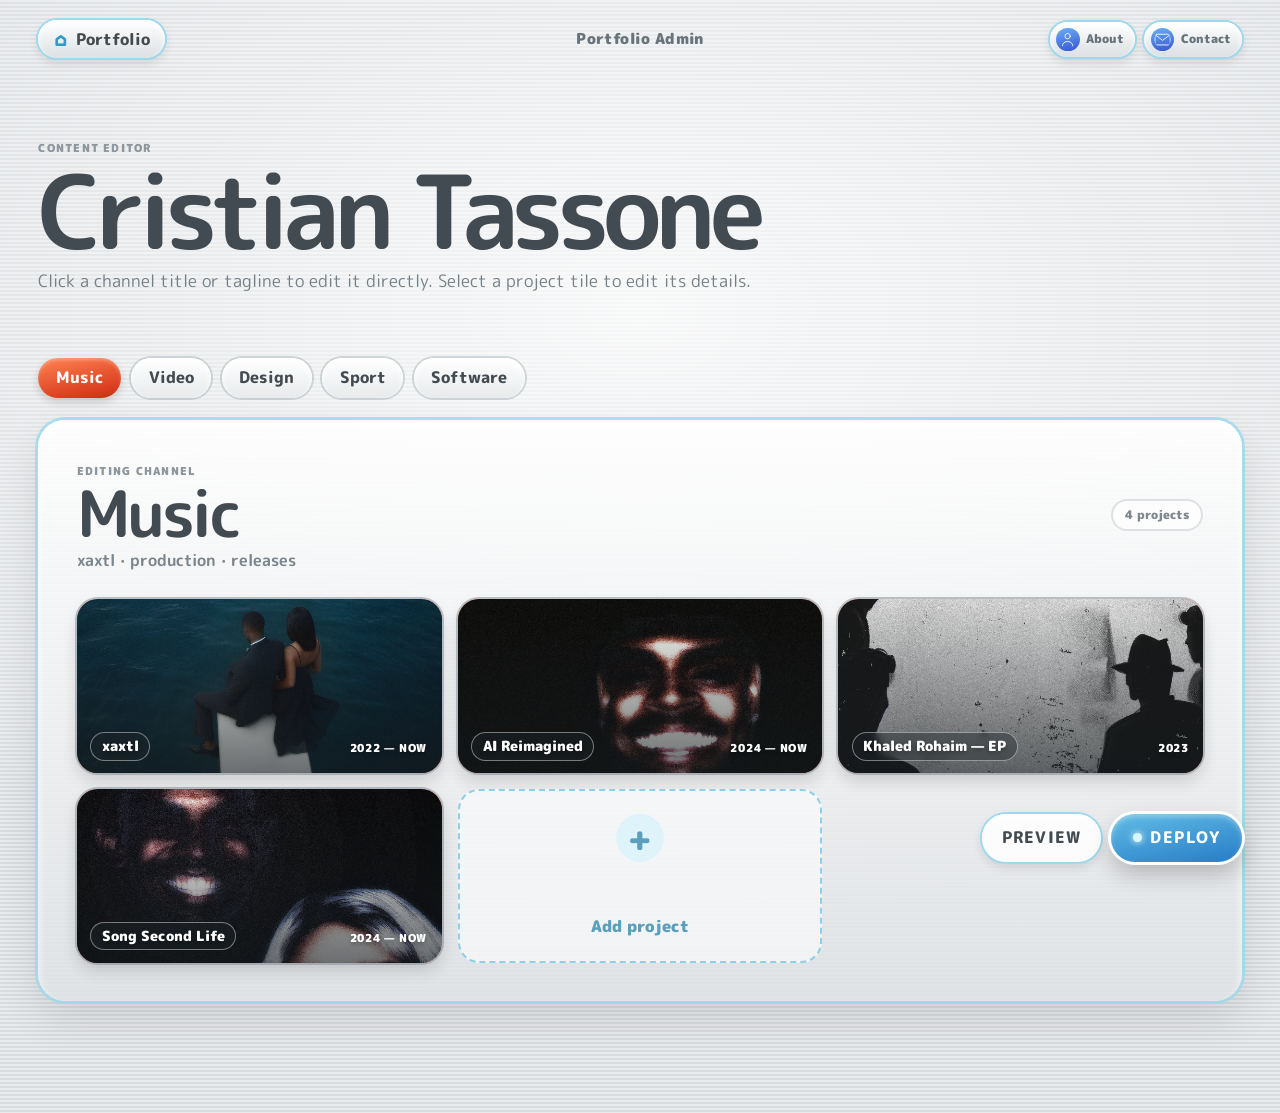
==== admin.html @ 463dc944 "Initial portfolio site" ====
<!doctype html>
<html lang="en">
<head>
  <meta charset="utf-8">
  <meta name="viewport" content="width=device-width,initial-scale=1">
  <title>Portfolio Admin — Cristian Tassone</title>
  <link rel="preconnect" href="https://fonts.googleapis.com">
  <link rel="preconnect" href="https://fonts.gstatic.com" crossorigin>
  <link href="https://fonts.googleapis.com/css2?family=M+PLUS+Rounded+1c:wght@400;500;700;800;900&display=swap" rel="stylesheet">
  <link rel="stylesheet" href="css/admin.css">
</head>
<body>
  <main class="admin-shell">
    <header class="admin-bar">
      <a class="admin-home" href="index.html" aria-label="Open portfolio"><span class="home-mark" aria-hidden="true">⌂</span><span>Portfolio</span></a>
      <div class="admin-title">Portfolio Admin</div>
      <div class="admin-controls" aria-label="Portfolio editors">
        <button class="admin-orb" id="open-about" type="button" aria-label="Edit About">
          <svg viewBox="0 0 44 44" aria-hidden="true"><circle cx="22" cy="13" r="7"/><path d="M8 39c1-8 6.2-12 14-12s13 4 14 12"/></svg><span>About</span>
        </button>
        <button class="admin-orb" id="open-contact" type="button" aria-label="Edit Contact">
          <svg viewBox="0 0 44 32" aria-hidden="true"><rect x="2" y="2" width="40" height="28" rx="3"/><path d="m3.5 4 18.5 14L40.5 4"/></svg><span>Contact</span>
        </button>
      </div>
    </header>

    <section class="admin-stage">
      <div class="admin-intro">
        <span class="eyebrow">Content editor</span>
        <h1 id="site-name"></h1>
        <p>Click a channel title or tagline to edit it directly. Select a project tile to edit its details.</p>
      </div>
      <nav class="channel-tabs" id="channel-tabs" aria-label="Portfolio channels"></nav>
      <section class="channel-workspace">
        <header class="channel-heading">
          <div><span class="eyebrow">Editing channel</span><h2 id="channel-label" contenteditable="true" spellcheck="false" aria-label="Channel name"></h2><p id="channel-tagline" contenteditable="true" spellcheck="false" aria-label="Channel tagline"></p></div>
          <span class="project-count" id="project-count"></span>
        </header>
        <div class="project-grid" id="project-grid" aria-live="polite"></div>
      </section>
    </section>
  </main>

  <div class="floating-actions">
    <button class="preview-button" id="preview" type="button">Preview</button>
    <button class="deploy-button" id="deploy" type="button"><span class="deploy-dot" aria-hidden="true"></span> Deploy</button>
  </div>
  <p class="deploy-status" id="deploy-status" role="status"></p>

  <dialog class="editor-dialog" id="project-dialog" aria-labelledby="project-dialog-title">
    <form id="project-form" method="dialog">
      <header class="dialog-header"><div><span class="eyebrow" id="project-dialog-kicker">New project</span><h2 id="project-dialog-title">Add project</h2></div><button class="icon-close" type="button" data-close-dialog aria-label="Close editor">×</button></header>
      <div class="form-grid">
        <label>Title<input name="title" required></label><label>Slug<input name="slug" placeholder="generated-from-title"></label>
        <label>Channel<select name="category" id="project-category"></select></label><label>Year<input name="year" placeholder="2026"></label>
        <label>Role<input name="role" placeholder="direction · edit"></label><label>Client<input name="client"></label>
        <label class="wide">One-line context<textarea name="context" rows="3"></textarea></label>
        <label class="wide">Project text<textarea name="body" rows="6" placeholder="One paragraph per line."></textarea></label>
        <label class="wide upload-field">Project GIF or cover image<input name="media" type="file" accept="image/gif,image/png,image/jpeg,image/webp"><span id="media-current">No media selected</span></label>
        <label>Tile hover title<input name="tileHoverTitle" placeholder="PROJECT TITLE"></label><label>YouTube video URL<input name="videoUrl" placeholder="https://www.youtube.com/watch?v=..."></label>
        <label>Page style<select name="caseStyle"><option value="">Standard project page</option><option value="feature">Feature project page</option></select></label>
      </div>
      <footer class="dialog-actions"><button class="danger-button" id="delete-project" type="button">Delete project</button><span class="dialog-spacer"></span><button class="secondary-button" type="button" data-close-dialog>Cancel</button><button class="save-button" type="submit">Save project</button></footer>
    </form>
  </dialog>

  <dialog class="editor-dialog settings-dialog" id="about-dialog" aria-labelledby="about-title">
    <form id="about-form" method="dialog">
      <header class="dialog-header"><div><span class="eyebrow">Portfolio copy</span><h2 id="about-title">About</h2></div><button class="icon-close" type="button" data-close-dialog aria-label="Close About editor">×</button></header>
      <div class="form-grid">
        <label>Portfolio name<input name="name"></label><label>Location<input name="location"></label>
        <label class="wide">About intro<textarea name="lead" rows="3"></textarea></label>
        <label class="wide">About text<textarea name="body" rows="7" placeholder="One paragraph per line."></textarea></label>
      </div>
      <footer class="dialog-actions"><button class="danger-button" id="discard-drafts" type="button">Discard drafts</button><span class="dialog-spacer"></span><button class="secondary-button" type="button" data-close-dialog>Cancel</button><button class="save-button" type="submit">Save About</button></footer>
    </form>
  </dialog>

  <dialog class="editor-dialog settings-dialog" id="contact-dialog" aria-labelledby="contact-title">
    <form id="contact-form" method="dialog">
      <header class="dialog-header"><div><span class="eyebrow">Portfolio copy</span><h2 id="contact-title">Contact</h2></div><button class="icon-close" type="button" data-close-dialog aria-label="Close Contact editor">×</button></header>
      <div class="form-grid">
        <label class="wide">Contact email<input name="email" type="email"></label>
        <label class="wide">Resume URL<input name="resume" type="url" placeholder="https://..."></label>
        <label class="wide">Contact links<textarea name="socials" rows="6" placeholder="instagram | https://www.instagram.com/...&#10;youtube | https://www.youtube.com/..."></textarea></label>
      </div>
      <footer class="dialog-actions"><span class="dialog-spacer"></span><button class="secondary-button" type="button" data-close-dialog>Cancel</button><button class="save-button" type="submit">Save Contact</button></footer>
    </form>
  </dialog>

  <script src="js/data.js"></script>
  <script src="js/media-store.js"></script>
  <script src="js/admin.js"></script>
</body>
</html>
---- css/admin.css ----
:root {
  --line: #5cc4e8;
  --ink: #626a70;
  --ink-deep: #424b51;
  --paper: #e6e8ea;
  --font: "M PLUS Rounded 1c", "Segoe UI Rounded", system-ui, sans-serif;
}
* { box-sizing: border-box; }
body {
  min-height: 100vh; margin: 0; color: var(--ink); font-family: var(--font);
  background: radial-gradient(ellipse 110% 80% at 50% 28%, rgba(255,255,255,.78), transparent 70%), repeating-linear-gradient(180deg, #e8eaec 0 2px, #d9dcdf 2px 4px);
}
button, input, select, textarea { font: inherit; }
button { cursor: pointer; }
.admin-shell { width: min(1420px, 94vw); margin: 0 auto; padding: 1.25rem 0 7rem; }
.admin-bar { display: grid; grid-template-columns: 1fr auto 1fr; align-items: center; gap: 1rem; }
.admin-home, .settings-button, .channel-tab, .add-project, .secondary-button, .save-button, .danger-button, .deploy-button, .preview-button {
  border: 0; border-radius: 999px; color: var(--ink-deep); font-weight: 800; text-decoration: none;
  background: linear-gradient(180deg, #fff, #dce0e3); box-shadow: 0 0 0 2px #9bd9ef, 0 .28rem .65rem rgba(0,0,0,.13), inset 0 .22rem .38rem rgba(255,255,255,.92);
}
.admin-home { justify-self: start; display: inline-flex; align-items: center; gap: .5rem; padding: .48rem .95rem; }
.home-mark { color: #2d9cca; font-size: 1.3rem; line-height: .8; }
.admin-title { font-size: .95rem; font-weight: 900; color: #68747b; letter-spacing: .03em; }
.admin-controls { justify-self: end; display: flex; align-items: center; gap: .6rem; }
.admin-orb { display: inline-flex; align-items: center; gap: .42rem; border: 0; border-radius: 99px; padding: .38rem .66rem .38rem .42rem; color: #68747b; background: linear-gradient(180deg, #fff, #dce0e3); box-shadow: 0 0 0 2px #9bd9ef, 0 .28rem .65rem rgba(0,0,0,.13), inset 0 .22rem .38rem rgba(255,255,255,.92); font-size: .76rem; font-weight: 900; }
.admin-orb svg { width: 1.45rem; height: 1.45rem; padding: .2rem; border-radius: 50%; color: #fff; background: linear-gradient(168deg, #6aaef7, #3857ce); fill: none; stroke: currentColor; stroke-width: 2.2; stroke-linecap: round; stroke-linejoin: round; }
.admin-orb:hover { transform: translateY(-.12rem); color: #338db3; box-shadow: 0 0 0 2px var(--line), 0 .4rem .8rem rgba(0,0,0,.16), inset 0 .22rem .38rem rgba(255,255,255,.92); }
.admin-stage { margin-top: clamp(2rem, 6vw, 5rem); }
.eyebrow { color: #8c969c; font-size: .7rem; font-weight: 900; letter-spacing: .11em; text-transform: uppercase; }
.admin-intro { max-width: 51rem; }
.admin-intro h1 { margin: .25rem 0 .45rem; color: var(--ink-deep); font-size: clamp(3.2rem, 8vw, 7rem); letter-spacing: -.065em; line-height: .95; }
.admin-intro p { max-width: 46rem; margin: 0; color: #758087; font-size: clamp(.9rem, 1.6vw, 1.08rem); }
[contenteditable="true"] { border-radius: .4rem; outline: none; transition: box-shadow .15s ease, background .15s ease; }
[contenteditable="true"]:hover { background: rgba(255,255,255,.5); box-shadow: 0 0 0 2px rgba(92,196,232,.5); }
[contenteditable="true"]:focus { background: #fff; box-shadow: 0 0 0 3px var(--line); }
.channel-tabs { display: flex; flex-wrap: wrap; gap: .65rem; margin: clamp(2rem, 5vw, 4rem) 0 1.35rem; }
.channel-tab { padding: .55rem 1.1rem; box-shadow: 0 0 0 2px rgba(139,151,158,.35), inset 0 .22rem .38rem rgba(255,255,255,.92); background: linear-gradient(180deg, #fff, #e7eaec); }
.channel-tab[aria-current="true"] { color: #fff; background: linear-gradient(168deg, var(--g1), var(--g2)); box-shadow: 0 .22rem .5rem rgba(0,0,0,.17), inset 0 .15rem .2rem rgba(255,255,255,.25); }
.channel-workspace { padding: clamp(1.2rem, 3vw, 2.5rem); border-radius: 1.7rem; background: linear-gradient(180deg, rgba(255,255,255,.9), rgba(223,226,229,.82)); box-shadow: 0 0 0 3px rgba(155,217,239,.8), 0 1.1rem 2.5rem rgba(0,0,0,.11), inset 0 .35rem .6rem rgba(255,255,255,.9); }
.channel-heading { display: flex; align-items: end; justify-content: space-between; gap: 1rem; margin-bottom: 1.7rem; }
.channel-heading h2 { margin: .1rem 0; color: var(--ink-deep); font-size: clamp(2rem, 5vw, 4rem); line-height: .95; letter-spacing: -.055em; }
.channel-heading p { margin: .35rem 0 0; color: #7b858c; font-weight: 700; }
.project-count { align-self: center; padding: .42rem .85rem; border-radius: 99px; color: #7e888e; font-size: .78rem; font-weight: 900; background: rgba(255,255,255,.7); box-shadow: inset 0 0 0 2px rgba(140,151,158,.28); }
.project-grid { display: grid; grid-template-columns: repeat(auto-fill, minmax(min(100%, 285px), 1fr)); gap: 1rem; }
.project-tile, .add-project { position: relative; aspect-ratio: 2.1 / 1; overflow: hidden; border-radius: 1.3rem; }
.project-tile { display: flex; flex-direction: column; isolation: isolate; padding: 0; border: 0; background: linear-gradient(160deg, var(--g1), var(--g2)); box-shadow: 0 0 0 2px rgba(129,140,148,.5), 0 .5rem 1rem rgba(0,0,0,.14); }
.project-tile::after { content: ""; position: absolute; inset: 0; z-index: 1; background: linear-gradient(180deg, rgba(20,25,28,0), rgba(20,25,28,.62)); transition: background .16s ease; }
.tile-media { position: absolute; inset: 0; z-index: 0; display: block; width: 100%; height: 100%; object-fit: cover; }
.project-tile:hover { transform: translateY(-.18rem); box-shadow: 0 0 0 3px var(--line), 0 .75rem 1.2rem rgba(0,0,0,.18); }
.project-tile, .tile-edit { transition: transform .15s ease, box-shadow .15s ease, opacity .16s ease; }
.project-tile:hover::after { background: rgba(38,44,48,.48); }
.tile-title, .tile-year { position: absolute; z-index: 2; color: #fff; text-shadow: 0 .1rem .25rem rgba(0,0,0,.32); }
.tile-title { left: .85rem; bottom: .78rem; max-width: calc(100% - 5.6rem); padding: .32rem .65rem .38rem; overflow: hidden; border: 1px solid rgba(255,255,255,.42); border-radius: 99px; background: rgba(33,40,44,.42); backdrop-filter: blur(4px); -webkit-backdrop-filter: blur(4px); font-size: .86rem; font-weight: 900; line-height: 1.1; white-space: nowrap; text-overflow: ellipsis; }
.tile-year { right: .9rem; bottom: 1.05rem; font-size: .68rem; font-weight: 900; letter-spacing: .07em; text-transform: uppercase; }
.tile-edit { position: absolute; inset: 0; z-index: 3; display: grid; place-items: center; margin: auto; width: 2.65rem; height: 2.65rem; border: 1px solid rgba(255,255,255,.72); border-radius: 50%; color: #fff; background: rgba(242,249,252,.22); box-shadow: inset 0 .08rem .18rem rgba(255,255,255,.45), 0 .18rem .5rem rgba(0,0,0,.2); backdrop-filter: blur(5px); -webkit-backdrop-filter: blur(5px); font-size: 1.3rem; font-weight: 800; line-height: 1; opacity: 0; text-shadow: 0 .1rem .22rem rgba(0,0,0,.45); }
.project-tile:hover .tile-edit, .project-tile:focus-visible .tile-edit { opacity: 1; }
.add-project { display: grid; place-items: center; border: 2px dashed #8fcfe7; color: #5b9fbc; background: rgba(255,255,255,.54); box-shadow: none; font-size: 1rem; font-weight: 900; }
.add-project span { display: grid; place-items: center; width: 3rem; height: 3rem; margin: 0 auto .5rem; border-radius: 50%; background: #dff3fb; font-size: 2rem; line-height: 1; }
.add-project:hover { background: rgba(255,255,255,.9); transform: translateY(-.18rem); }
.floating-actions { position: fixed; z-index: 20; right: clamp(1.2rem, 3vw, 3rem); bottom: clamp(1.2rem, 3vw, 2.8rem); display: flex; gap: .65rem; }
.deploy-button { display: inline-flex; align-items: center; gap: .55rem; padding: .78rem 1.35rem; color: #fff; background: linear-gradient(168deg, #62bce5, #267dc7); box-shadow: 0 0 0 3px #fff, 0 .7rem 1.5rem rgba(0,0,0,.24), inset 0 .2rem .35rem rgba(255,255,255,.3); text-transform: uppercase; letter-spacing: .09em; }
.deploy-button:hover { transform: translateY(-.16rem); }
.preview-button { padding: .78rem 1.2rem; background: rgba(255,255,255,.86); text-transform: uppercase; letter-spacing: .08em; }
.preview-button:hover { transform: translateY(-.16rem); }
.deploy-dot { width: .55rem; height: .55rem; border-radius: 50%; background: #d5f8ff; box-shadow: 0 0 .45rem #fff; }
.deploy-status { position: fixed; z-index: 20; right: clamp(1.2rem, 3vw, 3rem); bottom: .5rem; margin: 0; color: #6c777e; font-size: .75rem; font-weight: 700; text-align: right; }
.editor-dialog { width: min(760px, 92vw); max-height: min(86vh, 780px); border: 0; border-radius: 1.65rem; padding: 0; color: var(--ink); background: linear-gradient(180deg, #fff, #e7ebed); box-shadow: 0 1.6rem 5rem rgba(0,0,0,.4), 0 0 0 4px #a6dff3; }
.editor-dialog::backdrop { background: rgba(18,25,30,.72); backdrop-filter: blur(8px); }
.editor-dialog form { padding: clamp(1.15rem, 3vw, 2rem); overflow: auto; max-height: inherit; }
.dialog-header { display: flex; align-items: start; justify-content: space-between; gap: 1rem; margin-bottom: 1.4rem; }
.dialog-header h2 { margin: .12rem 0 0; color: var(--ink-deep); font-size: clamp(1.8rem, 5vw, 2.7rem); letter-spacing: -.05em; }
.icon-close { width: 2.2rem; height: 2.2rem; border: 0; border-radius: 50%; color: #68737a; background: #e5e9eb; font-size: 1.5rem; line-height: 1; }
.form-grid { display: grid; grid-template-columns: 1fr 1fr; gap: .95rem; }
.form-grid label { display: grid; gap: .35rem; color: #758087; font-size: .75rem; font-weight: 900; letter-spacing: .07em; text-transform: uppercase; }
.form-grid .wide { grid-column: 1 / -1; }
input, select, textarea { width: 100%; border: 2px solid rgba(140,151,158,.32); border-radius: .7rem; padding: .65rem .75rem; color: #4f595f; background: rgba(255,255,255,.9); outline: none; resize: vertical; text-transform: none; letter-spacing: normal; font-weight: 500; }
input:focus, select:focus, textarea:focus { border-color: var(--line); box-shadow: 0 0 0 2px rgba(92,196,232,.24); }
.upload-field input[type="file"] { border-style: dashed; padding: .7rem; background: #f9fcfd; }
.upload-field span { color: #859098; font-size: .72rem; font-weight: 700; letter-spacing: 0; text-transform: none; }
.dialog-actions { display: flex; align-items: center; gap: .65rem; margin-top: 1.5rem; }
.dialog-spacer { flex: 1; }
.secondary-button, .save-button, .danger-button { padding: .55rem 1rem; }
.save-button { color: #fff; background: linear-gradient(168deg, #5ab4df, #267ac1); }
.danger-button { color: #a0504b; box-shadow: 0 0 0 2px rgba(202,117,108,.45), inset 0 .22rem .38rem rgba(255,255,255,.92); }
@media (max-width: 650px) {
  .admin-shell { width: min(94vw, 560px); }
  .admin-bar { grid-template-columns: 1fr auto; }
  .admin-title { display: none; }
  .channel-heading { align-items: start; flex-direction: column; }
  .project-grid { grid-template-columns: repeat(2, minmax(0, 1fr)); gap: .75rem; }
  .project-tile, .add-project { aspect-ratio: 1.83 / 1; border-radius: 1rem; }
  .form-grid { grid-template-columns: 1fr; }
  .form-grid .wide { grid-column: auto; }
  .dialog-actions { flex-wrap: wrap; }
  .dialog-spacer { display: none; }
  .danger-button { margin-right: auto; }
}
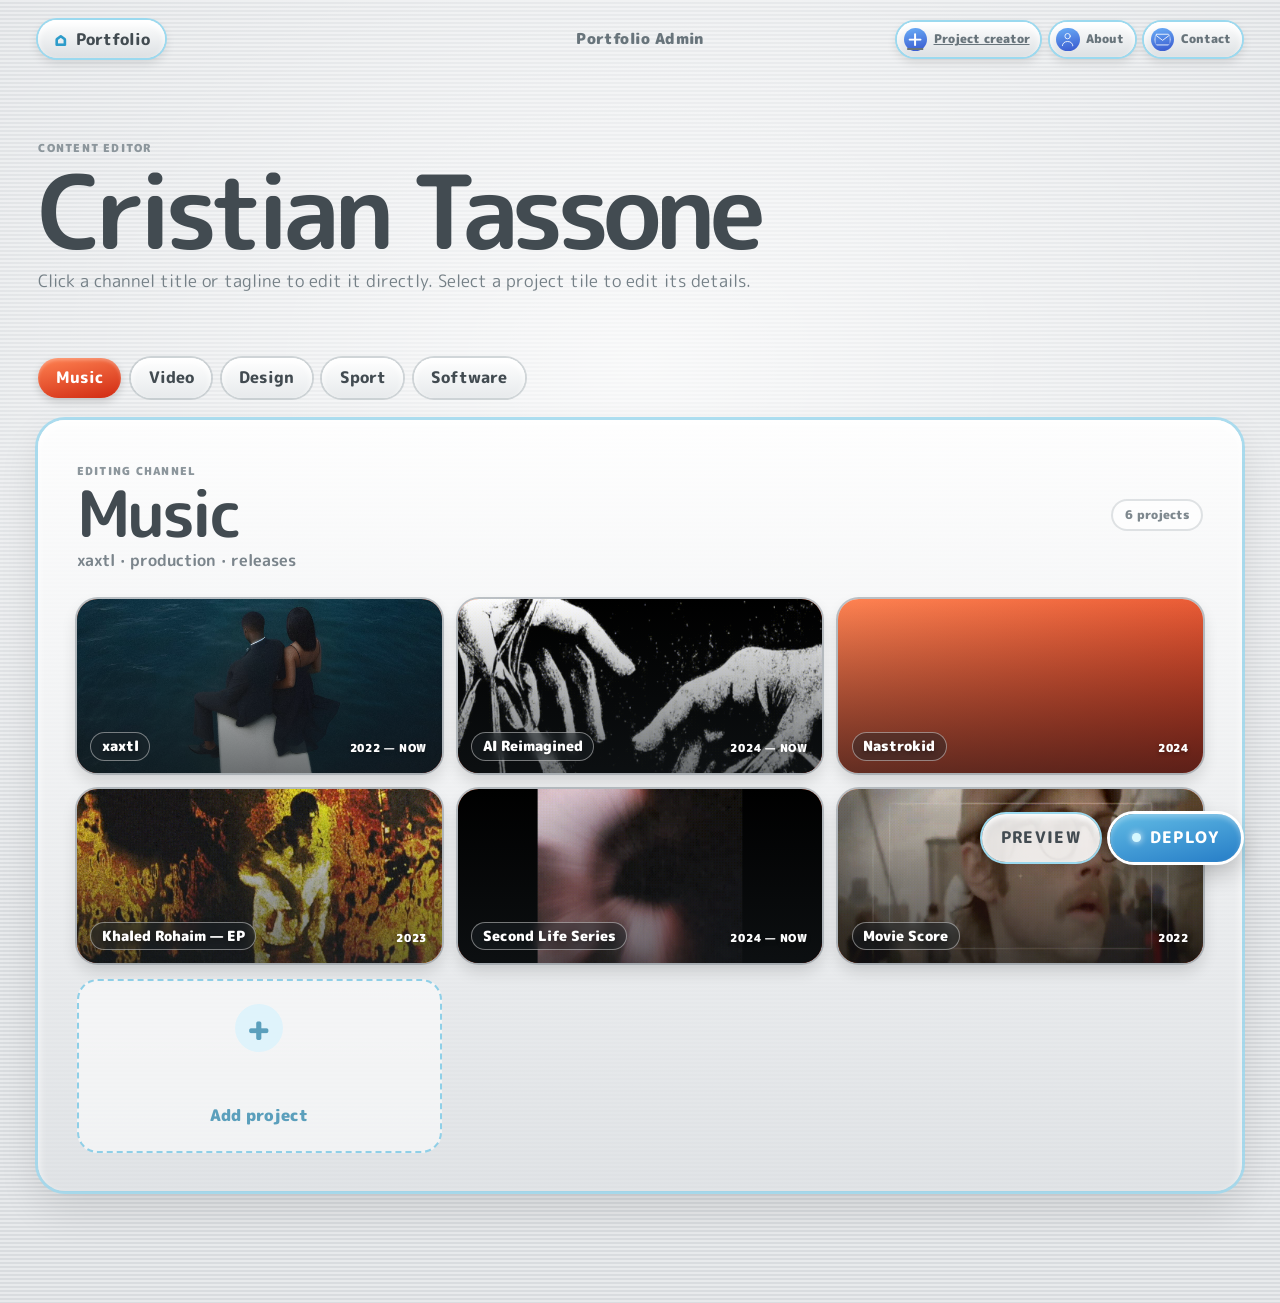
==== commit 75b02654: "Add project assets and batch uploader" ====
--- a/admin.html
+++ b/admin.html
@@ -15,6 +15,7 @@
       <a class="admin-home" href="index.html" aria-label="Open portfolio"><span class="home-mark" aria-hidden="true">⌂</span><span>Portfolio</span></a>
       <div class="admin-title">Portfolio Admin</div>
       <div class="admin-controls" aria-label="Portfolio editors">
+        <a class="admin-orb" href="project-creator.html" aria-label="Open Project Creator"><span class="brief-mark" aria-hidden="true">+</span><span>Project creator</span></a>
         <button class="admin-orb" id="open-about" type="button" aria-label="Edit About">
           <svg viewBox="0 0 44 44" aria-hidden="true"><circle cx="22" cy="13" r="7"/><path d="M8 39c1-8 6.2-12 14-12s13 4 14 12"/></svg><span>About</span>
         </button>
--- a/css/admin.css
+++ b/css/admin.css
@@ -24,6 +24,7 @@
 .admin-controls { justify-self: end; display: flex; align-items: center; gap: .6rem; }
 .admin-orb { display: inline-flex; align-items: center; gap: .42rem; border: 0; border-radius: 99px; padding: .38rem .66rem .38rem .42rem; color: #68747b; background: linear-gradient(180deg, #fff, #dce0e3); box-shadow: 0 0 0 2px #9bd9ef, 0 .28rem .65rem rgba(0,0,0,.13), inset 0 .22rem .38rem rgba(255,255,255,.92); font-size: .76rem; font-weight: 900; }
 .admin-orb svg { width: 1.45rem; height: 1.45rem; padding: .2rem; border-radius: 50%; color: #fff; background: linear-gradient(168deg, #6aaef7, #3857ce); fill: none; stroke: currentColor; stroke-width: 2.2; stroke-linecap: round; stroke-linejoin: round; }
+.brief-mark { display: grid; place-items: center; width: 1.45rem; height: 1.45rem; border-radius: 50%; color: #fff; background: linear-gradient(168deg, #6aaef7, #3857ce); font-size: 1.35rem; font-weight: 500; line-height: 1; }
 .admin-orb:hover { transform: translateY(-.12rem); color: #338db3; box-shadow: 0 0 0 2px var(--line), 0 .4rem .8rem rgba(0,0,0,.16), inset 0 .22rem .38rem rgba(255,255,255,.92); }
 .admin-stage { margin-top: clamp(2rem, 6vw, 5rem); }
 .eyebrow { color: #8c969c; font-size: .7rem; font-weight: 900; letter-spacing: .11em; text-transform: uppercase; }
@@ -78,6 +79,48 @@
 .upload-field input[type="file"] { border-style: dashed; padding: .7rem; background: #f9fcfd; }
 .upload-field span { color: #859098; font-size: .72rem; font-weight: 700; letter-spacing: 0; text-transform: none; }
 .dialog-actions { display: flex; align-items: center; gap: .65rem; margin-top: 1.5rem; }
+.brief-shell { max-width: 980px; }
+.brief-intro { max-width: 45rem; margin: clamp(2.5rem, 7vw, 5.5rem) 0 1.6rem; }
+.brief-intro h1 { margin: .22rem 0 .5rem; color: var(--ink-deep); font-size: clamp(3rem, 8vw, 6.5rem); letter-spacing: -.065em; line-height: .95; }
+.brief-intro p { margin: 0; color: #747f86; line-height: 1.6; }
+.project-picker { display: grid; grid-template-columns: minmax(220px, 380px) 1fr; align-items: end; gap: 1.2rem; margin: 0 0 1.5rem; padding: 1rem 1.15rem; border-radius: 1.1rem; background: rgba(255,255,255,.58); box-shadow: inset 0 0 0 2px rgba(140,151,158,.22); }
+.project-picker label { display: grid; gap: .35rem; color: #758087; font-size: .75rem; font-weight: 900; letter-spacing: .07em; text-transform: uppercase; }
+.project-picker p { margin: 0 0 .1rem; color: #778188; font-size: .86rem; line-height: 1.45; }
+.brief-card, .brief-output { padding: clamp(1.2rem, 3vw, 2.3rem); border-radius: 1.7rem; background: linear-gradient(180deg, rgba(255,255,255,.92), rgba(223,226,229,.82)); box-shadow: 0 0 0 3px rgba(155,217,239,.8), 0 1.1rem 2.5rem rgba(0,0,0,.11), inset 0 .35rem .6rem rgba(255,255,255,.9); }
+.brief-fieldset { display: grid; gap: .8rem; margin: .2rem 0; padding: 1rem; border: 2px solid rgba(140,151,158,.24); border-radius: 1rem; }
+.brief-fieldset legend { padding: 0 .4rem; color: #60717a; font-size: .75rem; font-weight: 900; letter-spacing: .08em; text-transform: uppercase; }
+.brief-fieldset legend span { color: #9aa4aa; font-weight: 700; }
+.field-help { margin: -.35rem 0 0; color: #859098; font-size: .78rem; font-weight: 500; }
+.brief-actions { display: flex; align-items: center; gap: .65rem; margin-top: 1.5rem; }
+.dialog-spacer { flex: 1; }
+.brief-output { margin-top: 1.5rem; }
+.live-preview { margin-top: 1.5rem; padding: clamp(1.2rem, 3vw, 2.3rem); border-radius: 1.7rem; background: rgba(255,255,255,.42); box-shadow: inset 0 0 0 3px rgba(155,217,239,.65); }
+.live-preview > header { display: flex; align-items: end; justify-content: space-between; gap: 1rem; margin-bottom: 1rem; }
+.live-preview h2 { margin: .15rem 0 0; color: var(--ink-deep); font-size: clamp(1.45rem, 4vw, 2.25rem); letter-spacing: -.05em; }
+.live-preview > header > span { color: #7e8b92; font-size: .75rem; font-weight: 800; }
+.builder-page { overflow: hidden; border-radius: 1.2rem; background: rgba(246,248,249,.83); box-shadow: 0 0 0 2px rgba(130,142,149,.36), 0 .7rem 1.5rem rgba(0,0,0,.11); }
+.builder-hero { position: relative; display: flex; align-items: end; min-height: clamp(12rem, 26vw, 20rem); padding: clamp(1.1rem, 3vw, 2rem); color: #fff; background: linear-gradient(145deg, #a98eff, #6344c9); background-size: cover; background-position: center; isolation: isolate; }
+.builder-hero::after { content: ""; position: absolute; inset: 0; z-index: -1; background: linear-gradient(0deg, rgba(14,19,22,.68), transparent 65%); }
+.builder-hero h2 { margin: 0; font-size: clamp(2rem, 5vw, 4rem); letter-spacing: -.06em; line-height: .95; text-shadow: 0 .15rem .45rem rgba(0,0,0,.35); }
+.builder-hero p { margin: .45rem 0 0; font-size: .82rem; font-weight: 900; letter-spacing: .1em; text-transform: uppercase; }
+.builder-overview { display: grid; grid-template-columns: minmax(0, 1.55fr) minmax(180px, .7fr); gap: 2rem; padding: clamp(1.2rem, 3vw, 2.2rem); }
+.builder-overview p { margin: 0 0 .8rem; color: #687278; line-height: 1.6; }
+.builder-overview .builder-lead { color: #4f5a60; font-size: clamp(1.05rem, 2vw, 1.35rem); font-weight: 800; line-height: 1.28; }
+.builder-overview aside { display: grid; align-content: start; gap: .25rem; padding: 1rem; border-radius: 1rem; background: linear-gradient(180deg, #fff, #e8edef); box-shadow: 0 0 0 2px rgba(140,151,158,.3); }
+.builder-overview aside span { margin-top: .55rem; color: #949da2; font-size: .65rem; font-weight: 900; letter-spacing: .09em; text-transform: uppercase; }
+.builder-overview aside span:first-child { margin-top: 0; }.builder-overview aside b { color: #59636a; font-size: .86rem; }
+.builder-media { display: grid; grid-template-columns: minmax(0, 1.55fr) minmax(190px, .75fr); gap: .8rem; align-items: stretch; padding: 0 clamp(1.2rem, 3vw, 2.2rem) 1.1rem; }
+.builder-media--reverse { grid-template-columns: minmax(190px, .75fr) minmax(0, 1.55fr); }.builder-media--reverse .builder-frame { order: 2; }
+.builder-frame, .builder-copy { min-height: 9rem; border-radius: 1rem; overflow: hidden; background: linear-gradient(145deg, #fff, #e4edf1); box-shadow: 0 0 0 2px rgba(135,150,158,.3), inset 0 .14rem .3rem #fff; }
+.builder-frame { display: grid; place-items: center; color: #78858c; font-size: .8rem; font-weight: 900; letter-spacing: .08em; text-transform: uppercase; }.builder-frame--youtube { aspect-ratio: 16 / 9; min-height: 0; color: #dbe4e8; background: #1c2428; }
+.builder-copy { display: flex; flex-direction: column; justify-content: center; padding: 1.1rem; }.builder-copy h3, .builder-story h3 { margin: 0 0 .55rem; color: #515b61; font-size: clamp(1.05rem, 2vw, 1.45rem); line-height: 1.1; }.builder-copy p, .builder-story p { margin: 0; color: #727b81; font-size: .88rem; line-height: 1.55; }
+.builder-story { padding: 1.2rem clamp(1.2rem, 3vw, 2.2rem) 1.6rem; }.builder-story p { max-width: 60rem; font-size: .98rem; }
+.builder-gallery { display: grid; grid-template-columns: repeat(12, minmax(0,1fr)); grid-auto-rows: clamp(4.6rem, 10vw, 8.5rem); gap: .5rem; padding: 0 clamp(1.2rem, 3vw, 2.2rem) 1.8rem; }.builder-gallery img { width: 100%; height: 100%; object-fit: cover; border-radius: .7rem; box-shadow: 0 0 0 2px rgba(255,255,255,.85), 0 .35rem .7rem rgba(0,0,0,.14); }.builder-gallery img:nth-child(6n+1) { grid-column: span 7; grid-row: span 2; }.builder-gallery img:nth-child(6n+2), .builder-gallery img:nth-child(6n+3) { grid-column: span 5; }.builder-gallery img:nth-child(n+4) { grid-column: span 4; }
+.brief-output header { display: flex; align-items: center; justify-content: space-between; gap: 1rem; margin-bottom: 1rem; }
+.brief-output h2 { margin: .15rem 0 0; color: var(--ink-deep); font-size: clamp(1.5rem, 4vw, 2.3rem); letter-spacing: -.05em; }
+#saved-status { color: #3f93b6; font-size: .78rem; font-weight: 900; }
+#report { min-height: 28rem; border-radius: 1rem; background: rgba(251,253,254,.92); color: #515b61; font: 500 .88rem/1.55 ui-monospace, SFMono-Regular, Consolas, monospace; white-space: pre-wrap; }
+@media (max-width: 640px) { .brief-actions { flex-wrap: wrap; } .brief-actions .dialog-spacer { display: none; } .brief-actions button { flex: 1; } .project-picker, .builder-overview, .builder-media, .builder-media--reverse { grid-template-columns: 1fr; } .builder-media--reverse .builder-frame { order: 0; } .builder-gallery { grid-template-columns: repeat(2, minmax(0,1fr)); grid-auto-rows: minmax(6rem, 28vw); }.builder-gallery img:nth-child(n) { grid-column: span 1; grid-row: span 1; }.builder-gallery img:nth-child(3n+1) { grid-row: span 2; } }
 .dialog-spacer { flex: 1; }
 .secondary-button, .save-button, .danger-button { padding: .55rem 1rem; }
 .save-button { color: #fff; background: linear-gradient(168deg, #5ab4df, #267ac1); }
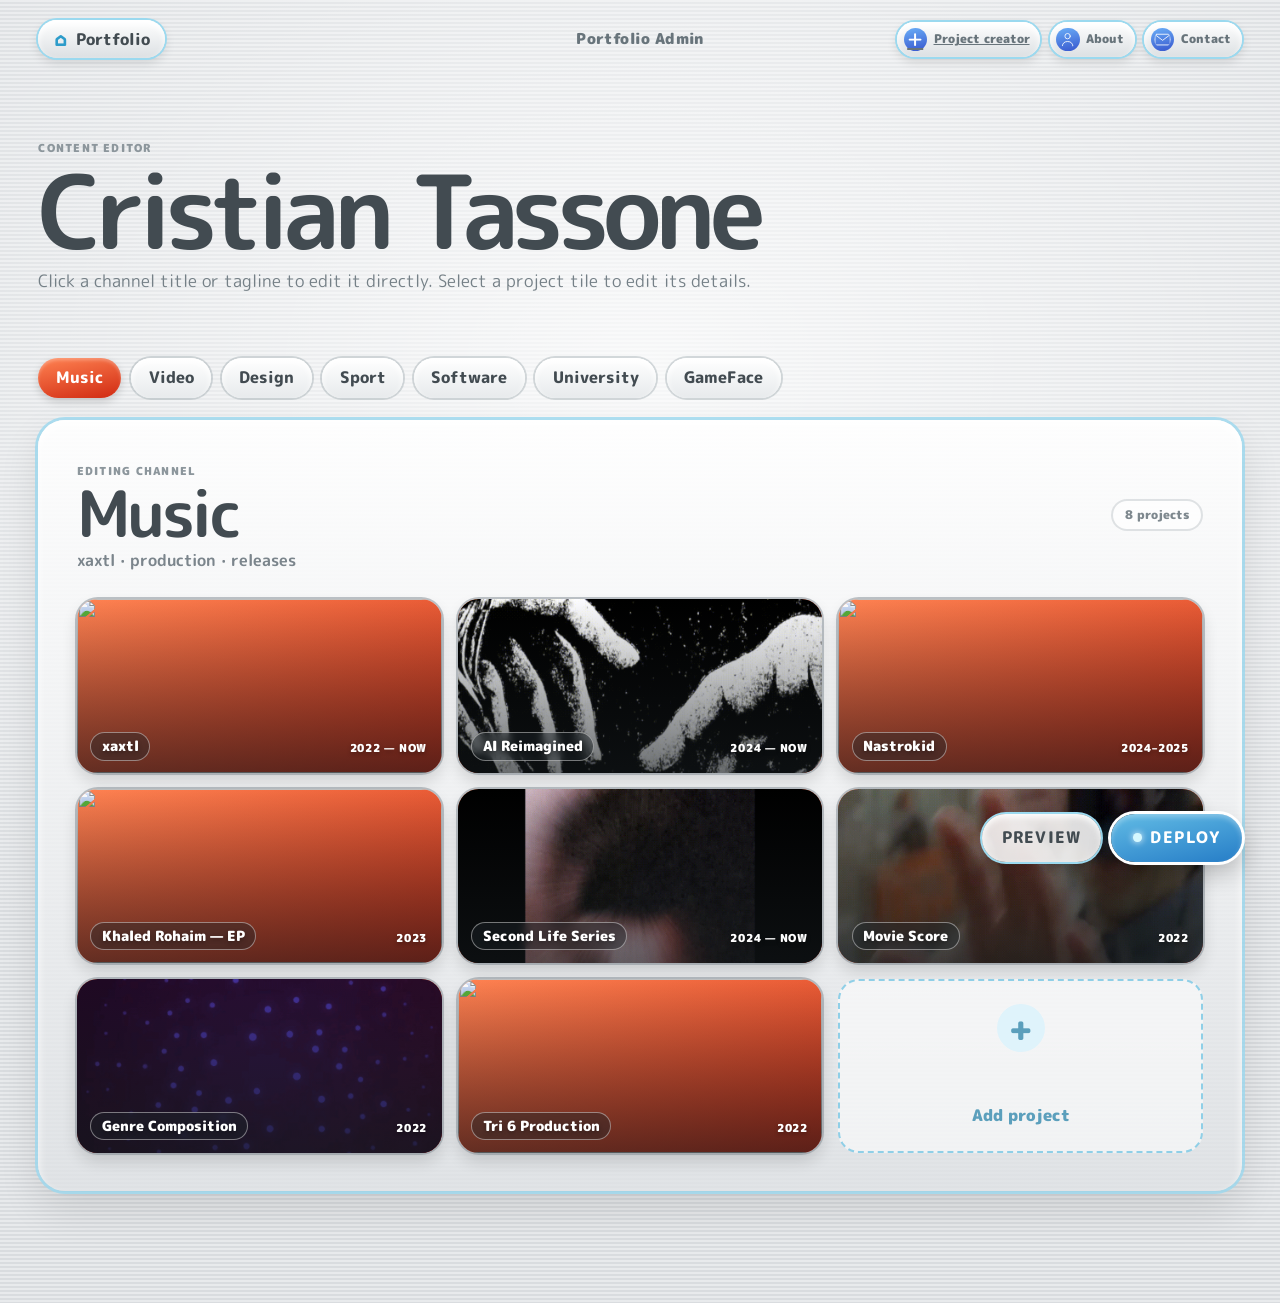
==== commit 6047b782: "Update portfolio projects and add dark mode" ====
--- a/admin.html
+++ b/admin.html
@@ -4,6 +4,7 @@
   <meta charset="utf-8">
   <meta name="viewport" content="width=device-width,initial-scale=1">
   <title>Portfolio Admin — Cristian Tassone</title>
+  <script>try { if (localStorage.getItem("ct-theme") === "dark") document.documentElement.dataset.theme = "dark"; } catch (_) {}</script>
   <link rel="preconnect" href="https://fonts.googleapis.com">
   <link rel="preconnect" href="https://fonts.gstatic.com" crossorigin>
   <link href="https://fonts.googleapis.com/css2?family=M+PLUS+Rounded+1c:wght@400;500;700;800;900&display=swap" rel="stylesheet">
--- a/css/admin.css
+++ b/css/admin.css
@@ -87,6 +87,28 @@
 .project-picker label { display: grid; gap: .35rem; color: #758087; font-size: .75rem; font-weight: 900; letter-spacing: .07em; text-transform: uppercase; }
 .project-picker p { margin: 0 0 .1rem; color: #778188; font-size: .86rem; line-height: 1.45; }
 .brief-card, .brief-output { padding: clamp(1.2rem, 3vw, 2.3rem); border-radius: 1.7rem; background: linear-gradient(180deg, rgba(255,255,255,.92), rgba(223,226,229,.82)); box-shadow: 0 0 0 3px rgba(155,217,239,.8), 0 1.1rem 2.5rem rgba(0,0,0,.11), inset 0 .35rem .6rem rgba(255,255,255,.9); }
+.project-basics { display: grid; grid-template-columns: minmax(12rem, .65fr) minmax(0, 1.35fr); gap: 1.5rem; padding-bottom: 1.7rem; border-bottom: 2px solid rgba(140,151,158,.2); }
+.project-basics h2, .module-editor h2 { margin: .2rem 0 .4rem; color: var(--ink-deep); font-size: clamp(1.35rem, 3vw, 2rem); letter-spacing: -.045em; }
+.project-basics p, .module-editor-header p { margin: 0; color: #7a858b; font-size: .86rem; line-height: 1.5; }
+.module-editor { margin-top: 1.7rem; }
+.module-editor-header { display: flex; align-items: end; justify-content: space-between; gap: 1rem; }
+.module-editor-header > span { padding: .42rem .8rem; border-radius: 99px; color: #6f7b82; background: rgba(255,255,255,.68); box-shadow: inset 0 0 0 2px rgba(140,151,158,.25); font-size: .76rem; font-weight: 900; white-space: nowrap; }
+.module-library { display: flex; flex-wrap: wrap; gap: .55rem; margin: 1.15rem 0; }
+.module-library button { display: inline-flex; align-items: center; gap: .4rem; padding: .55rem .85rem; border: 0; border-radius: .8rem; color: #53626a; background: linear-gradient(180deg, #fff, #e7ecef); box-shadow: 0 0 0 2px rgba(135,159,170,.3), inset 0 .16rem .3rem rgba(255,255,255,.9); font-weight: 900; }
+.module-library button:hover { color: #2588b5; box-shadow: 0 0 0 2px var(--line), 0 .3rem .7rem rgba(0,0,0,.1), inset 0 .16rem .3rem rgba(255,255,255,.9); transform: translateY(-.08rem); }
+.module-library b { display: grid; place-items: center; width: 1.1rem; height: 1.1rem; border-radius: 50%; color: #fff; background: #55bce2; font-size: 1rem; line-height: 1; }
+.module-canvas { display: grid; gap: .85rem; min-height: 8rem; }
+.module-empty, .builder-empty { display: grid; place-items: center; min-height: 8rem; margin: 0; padding: 1.3rem; border: 2px dashed rgba(110,175,203,.55); border-radius: 1rem; color: #7c8990; background: rgba(255,255,255,.32); font-size: .9rem; font-weight: 700; text-align: center; }
+.editor-module { overflow: hidden; border: 2px solid rgba(128,150,159,.3); border-radius: 1.15rem; background: rgba(255,255,255,.56); box-shadow: inset 0 .18rem .4rem rgba(255,255,255,.8), 0 .25rem .65rem rgba(0,0,0,.05); }
+.editor-module > header { display: grid; grid-template-columns: auto 1fr auto; align-items: center; gap: .65rem; padding: .7rem .8rem; background: linear-gradient(180deg, rgba(255,255,255,.85), rgba(225,230,233,.7)); border-bottom: 1px solid rgba(128,150,159,.25); }
+.editor-module header span { display: block; color: #94a0a6; font-size: .65rem; font-weight: 900; letter-spacing: .1em; }
+.editor-module header h3 { margin: .05rem 0 0; color: #566169; font-size: 1.02rem; }
+.module-drag { color: #9ba8ae; font-size: 1.2rem; letter-spacing: -.2rem; line-height: .9; transform: rotate(90deg); }
+.module-controls { display: flex; gap: .35rem; }
+.module-controls button { display: grid; place-items: center; width: 2rem; height: 2rem; padding: 0; border: 0; border-radius: .55rem; color: #5b7079; background: rgba(255,255,255,.83); box-shadow: inset 0 0 0 1px rgba(130,150,159,.28); font-size: 1rem; font-weight: 900; }
+.module-controls button:hover:not(:disabled) { color: #2088b5; box-shadow: inset 0 0 0 2px var(--line); }
+.module-controls button:disabled { opacity: .35; cursor: not-allowed; }.module-controls .module-remove { color: #b35d57; }
+.module-fields { padding: .9rem; }.module-fields > label:only-child { grid-column: 1 / -1; }
 .brief-fieldset { display: grid; gap: .8rem; margin: .2rem 0; padding: 1rem; border: 2px solid rgba(140,151,158,.24); border-radius: 1rem; }
 .brief-fieldset legend { padding: 0 .4rem; color: #60717a; font-size: .75rem; font-weight: 900; letter-spacing: .08em; text-transform: uppercase; }
 .brief-fieldset legend span { color: #9aa4aa; font-weight: 700; }
@@ -120,11 +142,28 @@
 .brief-output h2 { margin: .15rem 0 0; color: var(--ink-deep); font-size: clamp(1.5rem, 4vw, 2.3rem); letter-spacing: -.05em; }
 #saved-status { color: #3f93b6; font-size: .78rem; font-weight: 900; }
 #report { min-height: 28rem; border-radius: 1rem; background: rgba(251,253,254,.92); color: #515b61; font: 500 .88rem/1.55 ui-monospace, SFMono-Regular, Consolas, monospace; white-space: pre-wrap; }
-@media (max-width: 640px) { .brief-actions { flex-wrap: wrap; } .brief-actions .dialog-spacer { display: none; } .brief-actions button { flex: 1; } .project-picker, .builder-overview, .builder-media, .builder-media--reverse { grid-template-columns: 1fr; } .builder-media--reverse .builder-frame { order: 0; } .builder-gallery { grid-template-columns: repeat(2, minmax(0,1fr)); grid-auto-rows: minmax(6rem, 28vw); }.builder-gallery img:nth-child(n) { grid-column: span 1; grid-row: span 1; }.builder-gallery img:nth-child(3n+1) { grid-row: span 2; } }
+@media (max-width: 640px) { .brief-actions { flex-wrap: wrap; } .brief-actions .dialog-spacer { display: none; } .brief-actions button { flex: 1; } .project-picker, .project-basics, .builder-overview, .builder-media, .builder-media--reverse { grid-template-columns: 1fr; } .builder-media--reverse .builder-frame { order: 0; } .module-editor-header { align-items: start; flex-direction: column; } .module-controls button { width: 2.2rem; height: 2.2rem; } .builder-gallery { grid-template-columns: repeat(2, minmax(0,1fr)); grid-auto-rows: minmax(6rem, 28vw); }.builder-gallery img:nth-child(n) { grid-column: span 1; grid-row: span 1; }.builder-gallery img:nth-child(3n+1) { grid-row: span 2; } }
 .dialog-spacer { flex: 1; }
 .secondary-button, .save-button, .danger-button { padding: .55rem 1rem; }
 .save-button { color: #fff; background: linear-gradient(168deg, #5ab4df, #267ac1); }
 .danger-button { color: #a0504b; box-shadow: 0 0 0 2px rgba(202,117,108,.45), inset 0 .22rem .38rem rgba(255,255,255,.92); }
+/* Admin surfaces inherit the portfolio's saved dark-mode preference. */
+html[data-theme="dark"] { color-scheme:dark; --ink:#d5e3e7; --ink-deep:#eef7fa; --paper:#1b252a; }
+html[data-theme="dark"] body { background:radial-gradient(ellipse 110% 80% at 50% 28%,rgba(73,99,110,.3),transparent 70%),repeating-linear-gradient(180deg,#1d272c 0 2px,#141c20 2px 4px); }
+html[data-theme="dark"] .admin-home, html[data-theme="dark"] .settings-button, html[data-theme="dark"] .channel-tab, html[data-theme="dark"] .add-project, html[data-theme="dark"] .secondary-button, html[data-theme="dark"] .preview-button, html[data-theme="dark"] .admin-orb { color:#e1eff3; background:linear-gradient(180deg,#3b4c53,#222d32); box-shadow:0 0 0 2px rgba(117,211,240,.65),0 .28rem .65rem rgba(0,0,0,.3),inset 0 .22rem .38rem rgba(255,255,255,.10); }
+html[data-theme="dark"] .admin-title, html[data-theme="dark"] .channel-heading p, html[data-theme="dark"] .admin-intro p, html[data-theme="dark"] .brief-intro p, html[data-theme="dark"] .project-picker p, html[data-theme="dark"] .module-editor-header p { color:#b7c9cf; }
+html[data-theme="dark"] .channel-workspace, html[data-theme="dark"] .brief-card, html[data-theme="dark"] .brief-output, html[data-theme="dark"] .asset-card, html[data-theme="dark"] .asset-batch, html[data-theme="dark"] .asset-handoff { background:linear-gradient(145deg,rgba(47,62,69,.96),rgba(28,39,44,.96)); box-shadow:0 0 0 3px rgba(109,208,237,.72),0 1.1rem 2.5rem rgba(0,0,0,.32),inset 0 .35rem .6rem rgba(255,255,255,.06); }
+html[data-theme="dark"] .project-count, html[data-theme="dark"] .project-picker, html[data-theme="dark"] .module-editor-header > span, html[data-theme="dark"] .builder-page, html[data-theme="dark"] .live-preview { background:rgba(37,50,57,.8); color:#cfe0e5; box-shadow:inset 0 0 0 2px rgba(146,204,222,.23); }
+html[data-theme="dark"] input, html[data-theme="dark"] select, html[data-theme="dark"] textarea { color:#e4f0f3; border-color:rgba(142,204,225,.36); background:#202b30; }
+html[data-theme="dark"] .editor-dialog { color:#d7e5e9; background:linear-gradient(180deg,#304047,#1d272c); box-shadow:0 1.6rem 5rem rgba(0,0,0,.62),0 0 0 4px #70d6f1; }
+html[data-theme="dark"] .icon-close { color:#d9e7eb; background:#3b4b52; }
+html[data-theme="dark"] .editor-module, html[data-theme="dark"] .brief-fieldset { background:rgba(41,55,61,.84); border-color:rgba(145,203,221,.26); box-shadow:inset 0 .18rem .4rem rgba(255,255,255,.06),0 .25rem .65rem rgba(0,0,0,.18); }
+html[data-theme="dark"] .editor-module > header { background:linear-gradient(180deg,rgba(62,78,86,.86),rgba(38,50,56,.86)); border-color:rgba(150,208,225,.2); }
+html[data-theme="dark"] .editor-module header h3, html[data-theme="dark"] .project-basics h2, html[data-theme="dark"] .module-editor h2, html[data-theme="dark"] .brief-output h2 { color:#edf7fa; }
+html[data-theme="dark"] .builder-overview p, html[data-theme="dark"] .builder-copy p, html[data-theme="dark"] .builder-story p, html[data-theme="dark"] .field-help { color:#c0d2d8; }
+html[data-theme="dark"] .builder-overview .builder-lead, html[data-theme="dark"] .builder-copy h3, html[data-theme="dark"] .builder-story h3 { color:#e6f2f5; }
+html[data-theme="dark"] .builder-overview aside, html[data-theme="dark"] .builder-frame, html[data-theme="dark"] .builder-copy { background:linear-gradient(145deg,#33444b,#202a2f); box-shadow:0 0 0 2px rgba(147,207,225,.28),inset 0 .14rem .3rem rgba(255,255,255,.08); }
+html[data-theme="dark"] #report { color:#dcebed; background:#202b30; }
 @media (max-width: 650px) {
   .admin-shell { width: min(94vw, 560px); }
   .admin-bar { grid-template-columns: 1fr auto; }
